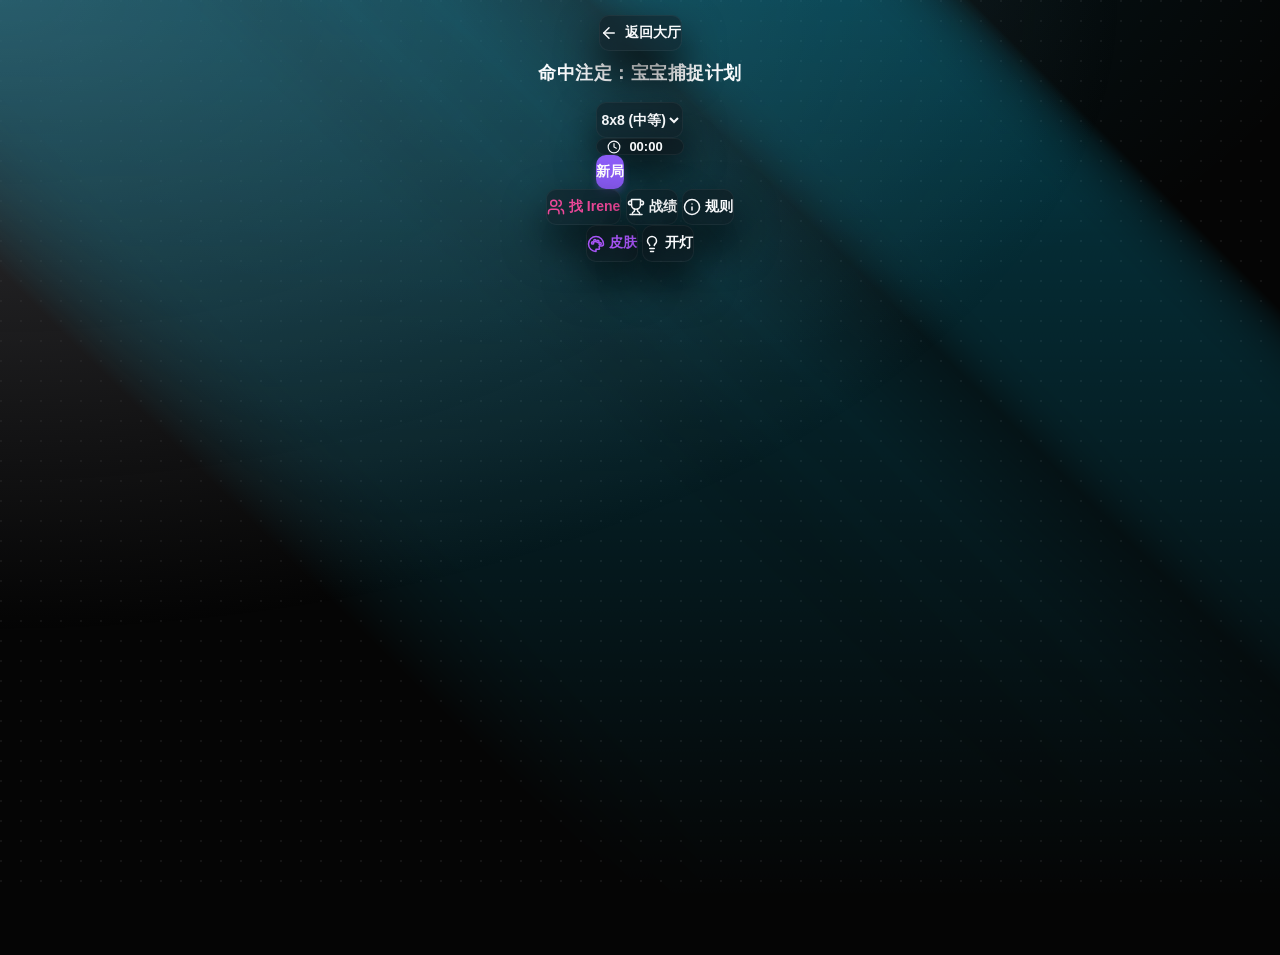
==== games/starbattle/star.html @ 3c0033f5 "Update version to v1.0.13, enhance UI with new score backup feature, and improve caching strategy in" ====
<!DOCTYPE html>
<html lang="zh-CN">
<head>
    <meta charset="UTF-8">
    <meta name="viewport" content="width=device-width, initial-scale=1.0, maximum-scale=1.0, user-select=none, viewport-fit=cover">
    <title>命中注定：宝宝捕捉计划</title>
    <link rel="stylesheet" href="../../css/common.css?v=13">
    <link rel="stylesheet" href="star.css">
    <link rel="manifest" href="../../manifest.json">
    <link rel="apple-touch-icon" href="../../assets/app-icon.png">
    <meta name="apple-mobile-web-app-capable" content="yes">
    <meta name="apple-mobile-web-app-status-bar-style" content="black-translucent">
</head>
<body data-skin="default" data-theme="dark">

    <canvas id="canvas-fx"></canvas>
    <canvas id="canvas-confetti"></canvas>

    <div class="header">
        <a href="../../index.html" class="hall-back glass-panel">
            <svg class="icon" viewBox="0 0 24 24"><path d="m12 19-7-7 7-7"/><path d="M19 12H5"/></svg>
            返回大厅
        </a>
        <h1 id="main-title">命中注定：宝宝捕捉计划</h1>
    </div>

    <div class="top-controls">
        <select id="diff-select" class="glass-panel" onchange="startNewGame()">
            <option value="7">7x7 (简单)</option>
            <option value="8" selected>8x8 (中等)</option>
            <option value="9">9x9 (困难)</option>
            <option value="event_moon" id="event-moon-option">9x9 玉兔寻觅 (中秋限时活动)</option>
        </select>
        
        <div class="glass-panel" style="display:flex; gap: 10px; padding: 0 10px; align-items:center; flex: 0 0 auto;">
            <div id="timer" style="font-variant-numeric: tabular-nums; font-size:13px; display:flex; align-items:center; gap:4px; color: var(--text-main);">
                <svg class="icon inline-icon" style="width:14px;height:14px;" viewBox="0 0 24 24"><circle cx="12" cy="12" r="10"/><polyline points="12 6 12 12 16 14"/></svg> 00:00
            </div>
            <div id="hp-container" style="display:flex; gap: 2px;"></div>
        </div>
        
        <button id="new-game-btn" onclick="startNewGame()" style="background:#8b5cf6; color:white; border:none; box-shadow: 0 4px 6px rgba(139, 92, 246, 0.3);">新局</button>
    </div>

    <div id="star-board" class="board"></div>

    <div class="action-row">
        <button class="action-btn" id="target-btn" onclick="toggleTarget()" style="color: #ec4899;">
            <svg class="icon" viewBox="0 0 24 24"><path d="M16 21v-2a4 4 0 0 0-4-4H6a4 4 0 0 0-4 4v2"/><circle cx="9" cy="7" r="4"/><path d="M22 21v-2a4 4 0 0 0-3-3.87"/><path d="M16 3.13a4 4 0 0 1 0 7.75"/></svg> 
            <span id="target-text">找 Irene</span>
        </button>
        <!-- 新增战绩按钮 -->
        <button class="action-btn" onclick="openStats()">
            <svg class="icon" viewBox="0 0 24 24"><path d="M6 9H4.5a2.5 2.5 0 0 1 0-5H6"/><path d="M18 9h1.5a2.5 2.5 0 0 0 0-5H18"/><path d="M4 22h16"/><path d="M10 14.66V17c0 .55-.47.98-.97 1.21C7.85 18.75 7 20.24 7 22"/><path d="M14 14.66V17c0 .55.47.98.97 1.21C16.15 18.75 17 20.24 17 22"/><path d="M18 2H6v7a6 6 0 0 0 12 0V2Z"/></svg> 战绩
        </button>
        <button class="action-btn" onclick="openRules()">
            <svg class="icon" viewBox="0 0 24 24"><circle cx="12" cy="12" r="10"/><path d="M12 16v-4"/><path d="M12 8h.01"/></svg> 规则
        </button>
    </div>

    <div class="action-row">
        <button class="action-btn" onclick="openSkinModal()" style="color: #a855f7;">
            <svg class="icon" viewBox="0 0 24 24"><path d="M12 22a10 10 0 1 1 10-10c0 1.5-1 2.5-2.5 2.5h-1.87a1.5 1.5 0 0 0-1.42 2.05l.38 1.15c.21.63-.3 1.3-.98 1.3H12Z"/><circle cx="7.5" cy="10.5" r="1.5"/><circle cx="10.5" cy="7.5" r="1.5"/><circle cx="14.5" cy="8.5" r="1.5"/><circle cx="17.5" cy="11.5" r="1.5"/></svg> 皮肤
        </button>
        <button class="action-btn" id="theme-btn" onclick="toggleTheme()">
            <svg class="icon" id="theme-icon" viewBox="0 0 24 24"><path d="M15 14c.2-1 .7-1.7 1.5-2.5 1-.9 1.5-2.2 1.5-3.5A6 6 0 0 0 6 8c0 1.3.5 2.6 1.5 3.5.7.8 1.3 1.5 1.5 2.5"/><path d="M9 18h6"/><path d="M10 22h4"/></svg> <span id="theme-text">开灯</span>
        </button>
    </div>

    <!-- 皮肤弹窗 (与数独/大厅共用 changeSkin) -->
    <div class="modal-overlay" id="skinModal">
        <div class="modal-content" style="text-align: center;">
            <h2 style="color: #a855f7;"><svg class="icon" viewBox="0 0 24 24"><path d="M12 22a10 10 0 1 1 10-10c0 1.5-1 2.5-2.5 2.5h-1.87a1.5 1.5 0 0 0-1.42 2.05l.38 1.15c.21.63-.3 1.3-.98 1.3H12Z"/><circle cx="7.5" cy="10.5" r="1.5"/><circle cx="10.5" cy="7.5" r="1.5"/><circle cx="14.5" cy="8.5" r="1.5"/><circle cx="17.5" cy="11.5" r="1.5"/></svg> 专属色彩</h2>
            <hr style="border: 0; border-top: 1px solid var(--glass-border); margin-bottom: 20px;">
            <div style="display: flex; flex-direction: column; gap: 8px;">
                <button class="skin-opt" onclick="changeSkin('default')" style="background: linear-gradient(135deg, #e0c3fc, #8ec5fc); color: #1e293b;">
                    <svg class="icon" viewBox="0 0 24 24"><path d="m12 3-1.912 5.813a2 2 0 0 1-1.275 1.275L3 12l5.813 1.912a2 2 0 0 1 1.275 1.275L12 21l1.912-5.813a2 2 0 0 1 1.275-1.275L21 12l-5.813-1.912a2 2 0 0 1-1.275-1.275L12 3Z"/><path d="M5 3v4"/><path d="M19 17v4"/><path d="M3 5h4"/><path d="M17 19h4"/></svg> 星空青 (Cyan)
                </button>
                <button class="skin-opt" onclick="changeSkin('purple')" style="background: linear-gradient(135deg, #e2c0ff, #c49aeb); color: #3b0764;">
                    <svg class="icon" viewBox="0 0 24 24"><path d="M19 14c1.49-1.46 3-3.21 3-5.5A5.5 5.5 0 0 0 16.5 3c-1.76 0-3 .5-4.5 2-1.5-1.5-2.74-2-4.5-2A5.5 5.5 0 0 0 2 8.5c0 2.3 1.5 4.05 3 5.5l7 7Z"/></svg> 罗兰紫 (Purple)
                </button>
                <button type="button" class="skin-opt pine" onclick="changeSkin('pine')">
                    <svg class="icon" viewBox="0 0 24 24" aria-hidden="true"><path d="m17 14 3 3.3a1 1 0 0 1-.7 1.7H4.7a1 1 0 0 1-.7-1.7L7 14h-.3a1 1 0 0 1-.7-1.7L9 9h-.2A1 1 0 0 1 8 7.3L12 3l4 4.3a1 1 0 0 1-.8 1.7H15l3 3.3a1 1 0 0 1-.7 1.7H17Z"/><path d="M12 22v-3"/></svg> 松雾金 (高级护眼绿)
                </button>
            </div>
            <button class="close-btn" onclick="closeModal('skinModal')">选好了！</button>
        </div>
    </div>

    <!-- 规则弹窗 -->
    <div class="modal-overlay" id="rulesModal">
        <div class="modal-content">
            <h2><svg class="icon" viewBox="0 0 24 24"><circle cx="12" cy="12" r="10"/><path d="M12 16v-4"/><path d="M12 8h.01"/></svg> 星战谜题规则</h2>
            <hr style="border: 0; border-top: 1px solid var(--glass-border); margin-bottom: 10px;">
            <h3><svg class="inline-icon" viewBox="0 0 24 24"><path d="M8.5 14.5A2.5 2.5 0 0 0 11 12c0-1.38-.5-2-1-3-1.072-2.143-.224-4.054 2-6 .5 2.5 2 4.9 4 6.5 2 1.6 3 3.5 3 5.5a7 7 0 1 1-14 0c0-1.153.433-2.294 1-3a2.5 2.5 0 0 0 2.5 2.5z"/></svg> 核心目标：</h3>
            <ul>
                <li>在每个<b>加粗的颜色区块</b>内，找出隐藏的专属头像！</li>
                <li>每一行、每一列、每个颜色区块，<b>只能有 1 个头像</b>。</li>
                <li>头像与头像之间<b>绝对不能相邻</b>（包括对角线）。</li>
            </ul>
            <h3><svg class="inline-icon" viewBox="0 0 24 24"><path d="M12 2v4"/><path d="M12 18v4"/><path d="M4.93 4.93l2.83 2.83"/><path d="M16.24 16.24l2.83 2.83"/><path d="M2 12h4"/><path d="M18 12h4"/><path d="M4.93 19.07l2.83-2.83"/><path d="M16.24 7.76l2.83-2.83"/></svg> 操作指北：</h3>
            <ul>
                <li><b>自由打叉</b>：单点或滑动格子，可画白色的叉号 <svg class="inline-icon" viewBox="0 0 24 24"><path d="M18 6 6 18"/><path d="m6 6 12 12"/></svg>（草稿，不扣血）。</li>
                <li><b>滑动擦除</b>：从<b>已画叉</b>的格子起手拖动，划过的叉号会被一并抹掉（画错了随手就能清理）。</li>
                <li><b>判定决断</b>：快速<b>双击</b>格子，即可放置头像。</li>
                <li><b>严苛惩罚</b>：双击放错位置，心碎扣血且该格子永久变红锁死！血量耗尽即失败。</li>
            </ul>
            <button class="close-btn" onclick="closeModal('rulesModal')">知道啦宝宝！</button>
        </div>
    </div>

    <!-- 战绩弹窗 -->
    <div class="modal-overlay" id="statsModal">
        <div class="modal-content">
            <h2><svg class="icon" viewBox="0 0 24 24"><path d="M6 9H4.5a2.5 2.5 0 0 1 0-5H6"/><path d="M18 9h1.5a2.5 2.5 0 0 0 0-5H18"/><path d="M4 22h16"/><path d="M10 14.66V17c0 .55-.47.98-.97 1.21C7.85 18.75 7 20.24 7 22"/><path d="M14 14.66V17c0 .55.47.98.97 1.21C16.15 18.75 17 20.24 17 22"/><path d="M18 2H6v7a6 6 0 0 0 12 0V2Z"/></svg> 个人战绩看板</h2>
            <table class="stats-table" id="statsTable"></table>
            <p style="font-size: 11px; color: var(--text-note); text-align: center; margin-top: 15px;">* 宝宝好聪明～做得好快呀！</p>
            <button class="close-btn" onclick="closeModal('statsModal')">继续加油！</button>
        </div>
    </div>

    <img id="preload-handrix" src="../../assets/handrix.png" style="display:none;">
    <img id="preload-irene" src="../../assets/irene.png" style="display:none;">

    <script src="../../js/common.js?v=13"></script>
    <script src="bank.js"></script>
    <script src="star.js?v=13"></script>
    <script>registerPuzzleWorker('../../sw.js');</script>
</body>
</html>
---- css/common.css ----
/* ======== 极简玻璃拟态主题变量 (白天模式 Default) ======== */
:root {
    --bg-color: #f8fafc; /* 干净的奶白底色 */
    --dot-color: rgba(0, 0, 0, 0.05); /* 淡灰色细网格 */
    
    --glass-bg: rgba(255, 255, 255, 0.65); 
    --glass-border: rgba(255, 255, 255, 0.9);
    --glass-border-hover: #ffffff;
    
    --cell-bg: rgba(255, 255, 255, 0.9); 
    --grid-line: #cbd5e1; 
    --grid-line-thick: #475569;
    
    --text-fixed: #0f172a; 
    --text-user: #2563eb; 
    --on-accent: #fff;
    --text-note: #64748b; 
    --text-main: #1e293b; /* 白天深色文字 */
    
    --btn-bg: rgba(255, 255, 255, 0.8); 
    --btn-border: rgba(255, 255, 255, 0.6);
    --highlight-same: rgba(253, 230, 138, 0.6); 
    --highlight-related: rgba(219, 234, 254, 0.5); 
    --selected: rgba(147, 197, 253, 0.8);
    
    --shadow: 0 10px 30px rgba(0, 0, 0, 0.06); 
    --stat-best-color: #059669;
    --streak-shift: 14%; /* 斜切光瀑整体右移量 (手机可视区右侧偏暗, 右移补齐) */
    --streak-scale: 1; /* 斜切光瀑加粗倍数 (手机窄屏下每道光按视口百分比变细, 需放大补回宽度) */
}

/* 护眼模式核心 (黑夜模式 Dark) */
[data-theme="dark"] {
    --bg-color: #050505; /* 极客深黑 */
    --dot-color: rgba(255, 255, 255, 0.06); /* 白光细网格 */
    
    --glass-bg: rgba(15, 15, 20, 0.4); 
    --glass-border: rgba(255, 255, 255, 0.05); 
    --glass-border-hover: rgba(255, 255, 255, 0.4);
    
    --cell-bg: rgba(30, 41, 59, 0.85); 
    --grid-line: #334155; 
    --grid-line-thick: #94a3b8;
    
    --text-fixed: #f8fafc; 
    --text-user: #60a5fa; 
    --on-accent: #081322;
    --text-note: #a1a1aa; 
    --text-main: #f8fafc; /* 黑夜白色文字 */
    
    --btn-bg: rgba(255, 255, 255, 0.03); 
    --btn-border: rgba(255, 255, 255, 0.08);
    --highlight-same: rgba(202, 138, 4, 0.4); 
    --highlight-related: rgba(30, 58, 138, 0.4); 
    --selected: rgba(37, 99, 235, 0.6);
    
    --shadow: 0 20px 40px rgba(0, 0, 0, 0.7); 
    --stat-best-color: #34d399;
}

/* ======== 双色战略 (蓝/紫) x (白天/黑夜) ======== */

/* 1. 默认蓝色系 (白天: 晴空蓝 / 黑夜: 赛博青 #00CFFF) */
body[data-skin="default"] {
    --ray-color: rgba(2, 132, 199, 0.10);
    --glow-color: rgba(14, 165, 233, 0.3);
    --streak-color: rgba(2, 132, 199, 0.18);
    --corner-glow: rgba(2, 132, 199, 0.06);
}
body[data-theme="dark"][data-skin="default"] {
    --ray-color: rgba(0, 207, 255, 0.12);
    --glow-color: rgba(0, 207, 255, 0.25);
    --streak-color: rgba(0, 207, 255, 0.25);
    --corner-glow: rgba(62, 62, 66, 0.85);
}

/* 2. 专属紫色系 (白天: 晨曦紫 / 黑夜: 暗夜霓虹紫) */
body[data-skin="purple"] {
    --ray-color: rgba(147, 51, 234, 0.08);
    --glow-color: rgba(168, 85, 247, 0.25);
    --streak-color: rgba(147, 51, 234, 0.14);
    --corner-glow: rgba(147, 51, 234, 0.05);
}
body[data-theme="dark"][data-skin="purple"] {
    --ray-color: rgba(168, 85, 247, 0.12);
    --glow-color: rgba(168, 85, 247, 0.25);
    --streak-color: rgba(168, 85, 247, 0.25);
    --corner-glow: rgba(88, 28, 135, 0.4);
}

/* 松雾金 */
body[data-skin="pine"] {
    --bg-color: #f4f8f4;
    --ray-color: rgba(63, 114, 94, 0.08);
    --streak-color: rgba(75, 132, 106, 0.12);
    --glow-color: rgba(66, 128, 104, 0.24);
    --corner-glow: rgba(166, 127, 66, 0.10);
    --dot-color: rgba(38, 70, 58, 0.08);
    --text-user: #235f50;
    --on-accent: #fff;
    --selected: #dcece4;
}
body[data-theme="dark"][data-skin="pine"] {
    --bg-color: #0b1512;
    --ray-color: rgba(65, 132, 109, 0.14);
    --streak-color: rgba(65, 128, 105, 0.20);
    --glow-color: rgba(144, 205, 178, 0.24);
    --corner-glow: rgba(133, 96, 54, 0.22);
    --dot-color: rgba(171, 216, 193, 0.08);
    --text-user: #a5d8bd;
    --on-accent: #081712;
    --selected: #19372d;
}

/* ======== 全局背景重塑 (点阵 + 射线统一架构) ======== */
body {
    font-family: -apple-system, BlinkMacSystemFont, "Segoe UI", Roboto, sans-serif;
    background-color: var(--bg-color); color: var(--text-main); margin: 0;
    min-height: 100vh;
    min-height: 100dvh;
    display: flex; flex-direction: column; align-items: center; touch-action: manipulation; overflow-x: hidden;
    padding: calc(15px + env(safe-area-inset-top, 0px))
             calc(15px + env(safe-area-inset-right, 0px))
             calc(40px + env(safe-area-inset-bottom, 0px))
             calc(15px + env(safe-area-inset-left, 0px));
    /* theme transition moved to desktop-only media query below (iOS repaint fix) */
    
        /* 统一的背景结构 (顶部光晕 + 点阵)；斜切光瀑/辉光/颗粒由伪元素承载，颜色随模式自动切换 */
    background-image:
        radial-gradient(ellipse 100% 100% at 50% -20%, var(--ray-color), transparent 60%),
        radial-gradient(circle at 1px 1px, var(--dot-color) 1px, transparent 0);
    background-size: 100% 100%, 20px 20px;
    background-attachment: fixed;
}

/* Theme smooth transition: desktop pointer devices only. On iOS touch, repainting the
   full-page bg + two fixed pseudo layers (mask+skew) frame-by-frame for 0.4s leaves
   stale tiles from the previous theme -> a black bar at the bottom until navigation */
@media (hover: hover) and (pointer: fine) {
    body { transition: background-color 0.4s ease, --streak-color 0.4s ease, --corner-glow 0.4s ease; }
}

/* ======== 顶级卡片与交互 (白天晶莹剔透，黑夜暗黑深邃) ======== */
.glass-panel, select, button, .timer-display {
    box-sizing: border-box; padding: 8px 0; font-size: 14px; font-weight: bold; border-radius: 12px;
    border: 1px solid var(--glass-border); 
    /* 顶部高光反射 (白天黑夜自适应) */
    border-top: 1px solid var(--glass-border-hover);
    background: var(--glass-bg); color: var(--text-main);
    backdrop-filter: blur(24px); -webkit-backdrop-filter: blur(24px); 
    outline: none; cursor: pointer; 
    box-shadow: var(--shadow);
    transition: transform 0.3s cubic-bezier(0.175, 0.885, 0.32, 1.275), box-shadow 0.3s ease, border-color 0.3s ease;
}

/* 悬停与按下的果冻回弹 + 呼吸辉光交互 */
.glass-panel:hover, select:hover, button:hover,
.glass-panel:active, select:active, button:active {
    transform: scale(1.03); 
    border-color: var(--glow-color);
    box-shadow: 0 20px 40px rgba(0, 0, 0, 0.15), 0 0 30px var(--glow-color);
}
[data-theme="dark"] .glass-panel:hover, 
[data-theme="dark"] select:hover, 
[data-theme="dark"] button:hover {
    box-shadow: 0 25px 50px rgba(0, 0, 0, 0.8), 0 0 30px var(--glow-color);
}

.icon { width: 18px; height: 18px; stroke: currentColor; stroke-width: 2; fill: none; stroke-linecap: round; stroke-linejoin: round; vertical-align: middle; }
.inline-icon { width: 16px; height: 16px; margin-right: 4px; vertical-align: text-bottom; fill: none; stroke: currentColor; stroke-width: 2; stroke-linecap: round; stroke-linejoin: round; }

#canvas-fx, #canvas-confetti { position: fixed; top: 0; left: 0; width: 100vw; height: 100vh; pointer-events: none; }
#canvas-fx { z-index: -1; }
#canvas-confetti { z-index: 9999; }

.header { text-align: center; margin-bottom: 12px; z-index: 10; }
.header h1 { font-size: 18px; color: var(--text-main); margin: 0 0 5px 0; letter-spacing: 0.5px; transition: 0.3s; }

.hall-back {
    display: inline-flex; align-items: center; justify-content: center; gap: 7px;
    padding: 8px 18px; margin-bottom: 10px; text-decoration: none; font-size: 13px;
}

.glass-panel, select, button, .timer-display {
    box-sizing: border-box; padding: 8px 0; font-size: 14px; font-weight: bold; border-radius: 10px;
    border: 1px solid var(--glass-border); background: var(--glass-bg); color: var(--text-main);
    backdrop-filter: blur(10px); -webkit-backdrop-filter: blur(10px); outline: none; cursor: pointer; transition: 0.2s;
}

.icon { width: 18px; height: 18px; stroke: currentColor; stroke-width: 2; fill: none; stroke-linecap: round; stroke-linejoin: round; vertical-align: middle; }
.inline-icon { width: 16px; height: 16px; margin-right: 4px; vertical-align: text-bottom; fill: none; stroke: currentColor; stroke-width: 2; stroke-linecap: round; stroke-linejoin: round; }

.skin-opt {
    border: 1px solid var(--glass-border); padding: 15px; border-radius: 12px; font-weight: bold; cursor: pointer;
    box-shadow: 0 4px 6px var(--shadow); transition: 0.2s; margin-bottom: 12px; width: 100%;
    display: flex; align-items: center; justify-content: center; gap: 8px; font-size: 15px;
}
.skin-opt:active { transform: scale(0.95); }
.skin-opt.pine {
    background: linear-gradient(135deg, #dcece4, #a5d8bd 72%, #e3c28a);
    color: #19372d;
}

.modal-overlay {
    display: none; position: fixed; inset: 0; background: rgba(0, 0, 0, 0.5); backdrop-filter: blur(5px);
    -webkit-backdrop-filter: blur(5px); z-index: 10000; justify-content: center; align-items: center;
}
.modal-content {
    background: var(--glass-bg); backdrop-filter: blur(25px); -webkit-backdrop-filter: blur(25px);
    border: 1px solid var(--glass-border); color: var(--text-main); width: 85%; max-width: 350px; border-radius: 20px;
    padding: 24px; box-shadow: 0 20px 40px rgba(0,0,0,0.3); max-height: 80vh; overflow-y: auto;
}
.modal-content h2 { font-size: 18px; margin-top: 0; text-align: center; display: flex; align-items: center; justify-content: center; gap: 6px;}
.modal-content h3 { font-size: 15px; margin: 15px 0 5px 0; opacity: 0.9; display: flex; align-items: center; color: #3b82f6;}
.modal-content ul { margin: 0; padding-left: 20px; font-size: 14px; line-height: 1.6; }
.close-btn {
    width: 100%; background: #3b82f6; color: white !important; border: none; padding: 12px; border-radius: 12px;
    font-size: 16px; font-weight: bold; margin-top: 20px; cursor: pointer; transition: 0.2s;
}
.close-btn:active { transform: scale(0.95); }

.theme-event-text { color: #db2777 !important; font-weight: bold; }

/* 弹窗标题 SVG 图标 (替代 emoji) */
.msg-icon { display: inline-flex; align-items: center; margin-right: 6px; }
.msg-icon .icon { width: 20px; height: 20px; }

/* ======== 氛围层: 角落辉光 + 胶片颗粒 + 斜切光瀑 (黑夜主视觉, 白天低浓度日光版) ======== */
@property --streak-color { syntax: '<color>'; inherits: true; initial-value: rgba(0, 0, 0, 0); }
@property --corner-glow { syntax: '<color>'; inherits: true; initial-value: rgba(0, 0, 0, 0); }

/* ::before: 左上角辉光 (角落微光, 营造深邃感) */
body::before {
    content: '';
    position: fixed; inset: 0; z-index: -3; pointer-events: none;
    background-image: radial-gradient(ellipse 125% 100% at 0% 0%, var(--corner-glow) 0%, transparent 70%);
}
/* ::after: 五束斜切光瀑 (skewX(45deg) + 条纹遮罩, 颜色随皮肤/主题变量过渡) */
body::after {
    content: '';
    position: fixed; inset: 0; z-index: -2; pointer-events: none;
    /* 先 skew 后 scale: 仅横向加粗光带, 45 度倾角严格保持不变 */
    transform: translateX(var(--streak-shift)) skewX(45deg) scaleX(var(--streak-scale));
    background: linear-gradient(180deg, var(--streak-color) 0%, rgba(0, 0, 0, 0) 100%);
}
/* 手机窄屏: 视口窄导致每道光按百分比被挤细, 这里整体右移更多 + 加粗光带 */
@media (max-width: 480px) {
    :root { --streak-shift: 30%; --streak-scale: 1.45; }
}

/* iOS fix: after every theme toggle, force one repaint of the two big background layers (clears the stale black bar) */
body.theme-kick::before, body.theme-kick::after { opacity: 0.998; }

/* 渐进增强: 仅在支持 mask 的浏览器启用条纹遮罩 (不支持则退化为柔和顶部渐变) */
@supports ((mask-image: linear-gradient(#000, #000)) or (-webkit-mask-image: linear-gradient(#000, #000))) {
    body::after {
        -webkit-mask-image:
            linear-gradient(90deg, rgba(0,0,0,0) 0%, rgb(0,0,0) 20%, rgba(0,0,0,0) 36%, rgb(0,0,0) 55%, rgba(0,0,0,0.13) 67%, rgb(0,0,0) 78%, rgba(0,0,0,0) 97%),
            linear-gradient(90deg, rgba(0,0,0,0) 11%, rgb(0,0,0) 25%, rgba(0,0,0,0.55) 41%, rgba(0,0,0,0.13) 67%, rgb(0,0,0) 78%, rgba(0,0,0,0) 97%),
            linear-gradient(90deg, rgba(0,0,0,0) 9%, rgb(0,0,0) 20%, rgba(0,0,0,0.55) 28%, rgba(0,0,0,0.424) 40%, rgb(0,0,0) 48%, rgba(0,0,0,0.267) 54%, rgba(0,0,0,0.13) 78%, rgb(0,0,0) 88%, rgba(0,0,0,0) 97%),
            linear-gradient(90deg, rgba(0,0,0,0) 0%, rgb(0,0,0) 17%, rgba(0,0,0,0.55) 26%, rgb(0,0,0) 35%, rgba(0,0,0,0) 47%, rgba(0,0,0,0.13) 69%, rgb(0,0,0) 79%, rgba(0,0,0,0) 97%),
            linear-gradient(90deg, rgba(0,0,0,0) 0%, rgb(0,0,0) 20%, rgba(0,0,0,0.55) 27%, rgba(0,0,0,0) 42%, rgba(0,0,0,0.13) 67%, rgb(0,0,0) 74%, rgb(0,0,0) 82%, rgba(0,0,0,0.47) 88%, rgba(0,0,0,0) 97%);
        -webkit-mask-composite: source-over;
        mask-image:
            linear-gradient(90deg, rgba(0,0,0,0) 0%, rgb(0,0,0) 20%, rgba(0,0,0,0) 36%, rgb(0,0,0) 55%, rgba(0,0,0,0.13) 67%, rgb(0,0,0) 78%, rgba(0,0,0,0) 97%),
            linear-gradient(90deg, rgba(0,0,0,0) 11%, rgb(0,0,0) 25%, rgba(0,0,0,0.55) 41%, rgba(0,0,0,0.13) 67%, rgb(0,0,0) 78%, rgba(0,0,0,0) 97%),
            linear-gradient(90deg, rgba(0,0,0,0) 9%, rgb(0,0,0) 20%, rgba(0,0,0,0.55) 28%, rgba(0,0,0,0.424) 40%, rgb(0,0,0) 48%, rgba(0,0,0,0.267) 54%, rgba(0,0,0,0.13) 78%, rgb(0,0,0) 88%, rgba(0,0,0,0) 97%),
            linear-gradient(90deg, rgba(0,0,0,0) 0%, rgb(0,0,0) 17%, rgba(0,0,0,0.55) 26%, rgb(0,0,0) 35%, rgba(0,0,0,0) 47%, rgba(0,0,0,0.13) 69%, rgb(0,0,0) 79%, rgba(0,0,0,0) 97%),
            linear-gradient(90deg, rgba(0,0,0,0) 0%, rgb(0,0,0) 20%, rgba(0,0,0,0.55) 27%, rgba(0,0,0,0) 42%, rgba(0,0,0,0.13) 67%, rgb(0,0,0) 74%, rgb(0,0,0) 82%, rgba(0,0,0,0.47) 88%, rgba(0,0,0,0) 97%);
        mask-composite: add;
    }
}

/* ======== 中秋活动「玉兔寻觅」专属光照 ======== */
/* 中秋活动月光 (双类选择器 + !important 提权, 压过皮肤变量的双类特异性; 光瀑/光晕/辉光/点阵全金) */
body.theme-moon {
    --ray-color: rgba(253, 224, 71, 0.16) !important;
    --glow-color: rgba(253, 224, 71, 0.3) !important;
    --streak-color: rgba(253, 224, 71, 0.16) !important;
    --corner-glow: rgba(180, 140, 20, 0.08) !important;
    --dot-color: rgba(253, 224, 71, 0.07) !important;
}
body[data-theme="dark"].theme-moon {
    --ray-color: rgba(253, 224, 71, 0.15) !important;
    --glow-color: rgba(253, 224, 71, 0.3) !important;
    --streak-color: rgba(253, 224, 71, 0.28) !important;
    --corner-glow: rgba(120, 90, 20, 0.35) !important;
    --dot-color: rgba(253, 224, 71, 0.12) !important;
}
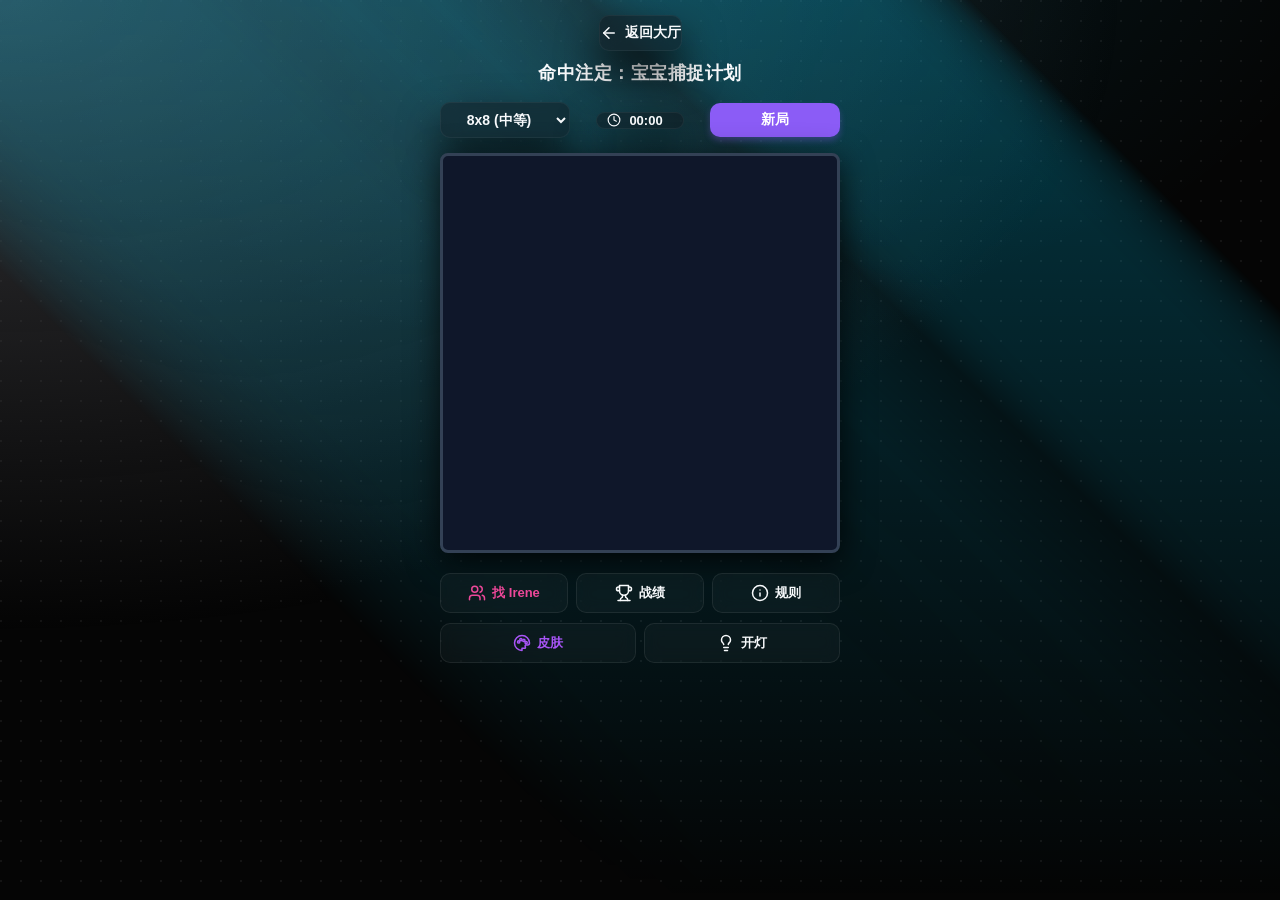
==== commit 38c20264: "Update version to v1.0.14, enhance UI with new styles for starbattle game, and improve caching strat" ====
--- a/games/starbattle/star.html
+++ b/games/starbattle/star.html
@@ -4,14 +4,14 @@
     <meta charset="UTF-8">
     <meta name="viewport" content="width=device-width, initial-scale=1.0, maximum-scale=1.0, user-select=none, viewport-fit=cover">
     <title>命中注定：宝宝捕捉计划</title>
-    <link rel="stylesheet" href="../../css/common.css?v=13">
-    <link rel="stylesheet" href="star.css">
+    <link rel="stylesheet" href="../../css/common.css?v=14">
+    <link rel="stylesheet" href="star.css?v=14">
     <link rel="manifest" href="../../manifest.json">
     <link rel="apple-touch-icon" href="../../assets/app-icon.png">
     <meta name="apple-mobile-web-app-capable" content="yes">
     <meta name="apple-mobile-web-app-status-bar-style" content="black-translucent">
 </head>
-<body data-skin="default" data-theme="dark">
+<body class="star-page" data-skin="default" data-theme="dark">
 
     <canvas id="canvas-fx"></canvas>
     <canvas id="canvas-confetti"></canvas>
@@ -124,7 +124,7 @@
 
     <script src="../../js/common.js?v=13"></script>
     <script src="bank.js"></script>
-    <script src="star.js?v=13"></script>
+    <script src="star.js?v=14"></script>
     <script>registerPuzzleWorker('../../sw.js');</script>
 </body>
 </html>
--- a/css/common.css
+++ b/css/common.css
@@ -90,22 +90,22 @@
 
 /* 松雾金 */
 body[data-skin="pine"] {
-    --bg-color: #f4f8f4;
-    --ray-color: rgba(63, 114, 94, 0.08);
-    --streak-color: rgba(75, 132, 106, 0.12);
-    --glow-color: rgba(66, 128, 104, 0.24);
+    --bg-color: #e8f3ed;
+    --ray-color: rgba(48, 133, 97, 0.22);
+    --streak-color: rgba(49, 148, 105, 0.26);
+    --glow-color: rgba(58, 148, 111, 0.34);
     --corner-glow: rgba(166, 127, 66, 0.10);
-    --dot-color: rgba(38, 70, 58, 0.08);
+    --dot-color: rgba(26, 93, 65, 0.14);
     --text-user: #235f50;
     --on-accent: #fff;
     --selected: #dcece4;
 }
 body[data-theme="dark"][data-skin="pine"] {
     --bg-color: #0b1512;
-    --ray-color: rgba(65, 132, 109, 0.14);
-    --streak-color: rgba(65, 128, 105, 0.20);
-    --glow-color: rgba(144, 205, 178, 0.24);
-    --corner-glow: rgba(133, 96, 54, 0.22);
+    --ray-color: rgba(65, 132, 109, 0.18);
+    --streak-color: rgba(65, 128, 105, 0.25);
+    --glow-color: rgba(144, 205, 178, 0.30);
+    --corner-glow: rgba(133, 96, 54, 0.28);
     --dot-color: rgba(171, 216, 193, 0.08);
     --text-user: #a5d8bd;
     --on-accent: #081712;
--- a/games/starbattle/star.css
+++ b/games/starbattle/star.css
@@ -0,0 +1,213 @@
+/* ======== 排版框架 (继承自数独的完美布局) ======== */
+.star-page { box-sizing: border-box; }
+
+.top-controls {
+    display: flex; justify-content: space-between; align-items: center; gap: 8px;
+    width: 100%; max-width: 400px; margin-bottom: 15px; z-index: 10;
+}
+select#diff-select, #new-game-btn { flex: 1; max-width: 130px; text-align: center; }
+
+.timer-display { flex: 0 0 95px; width: 95px; cursor: default; display: flex; justify-content: center; align-items: center; gap: 4px; }
+.heart-icon { width: 20px; height: 20px; fill: #ef4444; stroke: #b91c1c; stroke-width: 1; transition: 0.3s cubic-bezier(0.175, 0.885, 0.32, 1.275); }
+.heart-icon.lost { fill: transparent; stroke: var(--text-note); opacity: 0.5; transform: scale(0.8); }
+
+.action-row { display: flex; gap: 8px; width: 100%; max-width: 400px; margin-bottom: 10px; z-index: 10; }
+.action-btn {
+    background: var(--btn-bg); border: 1px solid var(--btn-border); border-radius: 10px; color: var(--text-main);
+    font-size: 13px; font-weight: bold; padding: 10px 0; 
+    display: flex; align-items: center; justify-content: center; flex-direction: row; gap: 6px; flex: 1;
+    backdrop-filter: blur(8px); -webkit-backdrop-filter: blur(8px); box-shadow: 0 4px 6px var(--shadow);
+    transition: 0.15s; cursor: pointer; user-select: none;
+}
+.action-btn:active { transform: scale(0.92); background: var(--highlight-related); }
+
+/* ======== 星战专属棋盘样式 ======== */
+.board {
+    display: grid;
+    /* border-box: 让 aspect-ratio 与 width 作用于同一个盒子(边框盒),
+       消除"内容盒 vs 边框盒"两种解释造成的行列尺寸不一致 -> 缝隙 */
+    box-sizing: border-box; 
+    width: 100%; max-width: 400px; margin-bottom: 20px; 
+    background: var(--glass-bg); backdrop-filter: blur(12px); -webkit-backdrop-filter: blur(12px);
+    border: 3px solid var(--grid-line-thick); border-radius: 8px; 
+    box-shadow: 0 8px 32px var(--shadow); z-index: 10;
+    touch-action: none; 
+    transition: background-color 0.3s, border-color 0.3s;
+    /* 移动端修复: 禁止被 body 的 column flex 容器纵向压缩成矩形 */
+    flex-shrink: 0;
+    flex-grow: 0;
+    height: auto;
+    aspect-ratio: 1 / 1 !important;
+    /* 关键: 格子始终铺满行高, 绝不给底板(黑夜近黑)留出黑缝 */
+    align-items: stretch;
+}
+
+@media (max-width: 480px) and (orientation: portrait) {
+    .star-page {
+        /* 为页头、计时栏、两排操作和上下留白预留空间。 */
+        --board-reserved-height: calc(252px + env(safe-area-inset-top, 0px) + env(safe-area-inset-bottom, 0px));
+        padding-block: calc(8px + env(safe-area-inset-top, 0px)) calc(8px + env(safe-area-inset-bottom, 0px));
+    }
+    .star-page .header, .top-controls { margin-bottom: 8px; }
+    .star-page .hall-back { margin-bottom: 6px; padding-block: 6px; }
+    .action-row { margin-bottom: 6px; }
+    .action-row + .action-row { margin-bottom: 0; }
+    .board {
+        margin-bottom: 10px;
+        max-width: clamp(220px, calc(100vh - var(--board-reserved-height)), 400px);
+        /* 小视口单位在 Safari 工具栏收放时保持棋盘尺寸稳定。 */
+        max-width: clamp(220px, calc(100svh - var(--board-reserved-height)), 400px);
+    }
+}
+
+.board, .cell, .cell-avatar {
+    -webkit-touch-callout: none;
+    -webkit-user-select: none;
+    user-select: none;
+}
+
+/* 修复：暗黑模式下棋盘底板完全黑化，消除白光割裂感 */
+[data-theme="dark"] .board {
+    background: #0f172a; 
+    border-color: #334155;
+    box-shadow: 0 8px 32px rgba(0,0,0,0.8);
+}
+
+.cell {
+    position: relative;
+    border: 1px solid rgba(0,0,0,0.08); 
+    box-sizing: border-box;
+    display: flex; justify-content: center; align-items: center;
+    transition: background-color 0.2s;
+    /* 移动端修复: 禁止删除 aspect-ratio 后又加回!
+       格子必须"铺满行高", 绝不能自带比例——
+       一旦格子按自身宽度算高度, 它与行高的任何亚像素差都会
+       露出棋盘底板(黑夜近黑) -> iOS 上满屏黑色横线。
+       正方形由棋盘本体 aspect-ratio:1/1 保证。 */
+    min-width: 0;
+    min-height: 0;
+}
+
+/* 核心修复：找回白天模式的 Bento 加粗边界！ */
+.cell.b-top { border-top: 3px solid var(--grid-line-thick) !important; }
+.cell.b-bottom { border-bottom: 3px solid var(--grid-line-thick) !important; }
+.cell.b-left { border-left: 3px solid var(--grid-line-thick) !important; }
+.cell.b-right { border-right: 3px solid var(--grid-line-thick) !important; }
+
+.cell.marked::before, .cell.marked::after {
+    content: ''; position: absolute;
+    width: 65%; height: 5px; background-color: #ffffff;
+    border-radius: 3px; opacity: 1; box-shadow: 0 1px 4px rgba(0,0,0,0.4); animation: fadeIn 0.1s ease-out;
+}
+.cell.marked::before { transform: rotate(45deg); }
+.cell.marked::after { transform: rotate(-45deg); animation: fadeInReverse 0.1s ease-out; }
+
+.cell.error-lock::before, .cell.error-lock::after {
+    content: ''; position: absolute; width: 75%; height: 6px;
+    background-color: #ef4444; border-radius: 3px; z-index: 5; box-shadow: 0 2px 6px rgba(185, 28, 28, 0.6);
+}
+.cell.error-lock::before { transform: rotate(45deg); }
+.cell.error-lock::after { transform: rotate(-45deg); }
+.cell.error-lock { background-color: rgba(239, 68, 68, 0.25) !important; animation: shake 0.4s cubic-bezier(.36,.07,.19,.97) both; }
+
+.cell-avatar {
+    /* 头像出现时不参与网格尺寸计算。 */
+    position: absolute; inset: 0; margin: auto;
+    -webkit-user-drag: none;
+    width: 82%; height: 82%; border-radius: 20%; object-fit: cover;
+    box-shadow: 0 4px 10px rgba(0, 0, 0, 0.25); animation: popIn 0.3s cubic-bezier(0.175, 0.885, 0.32, 1.275);
+    z-index: 2; pointer-events: none;
+}
+
+/* 战绩表格样式 */
+.stats-table { width: 100%; border-collapse: collapse; margin-top: 10px; text-align: center; font-size: 14px; }
+.stats-table th { background: rgba(0,0,0,0.05); padding: 10px 8px; border-bottom: 1px solid var(--glass-border); border-radius: 8px 8px 0 0;}
+[data-theme="dark"] .stats-table th { background: rgba(255,255,255,0.05); }
+.stats-table td { border-bottom: 1px solid var(--glass-border); padding: 12px 8px; }
+
+@keyframes fadeIn { from { opacity: 0; transform: scale(0.5) rotate(45deg); } to { opacity: 1; transform: scale(1) rotate(45deg); } }
+@keyframes fadeInReverse { from { opacity: 0; transform: scale(0.5) rotate(-45deg); } to { opacity: 1; transform: scale(1) rotate(-45deg); } }
+@keyframes popIn { from { opacity: 0; transform: scale(0.2); } to { opacity: 1; transform: scale(1); } }
+@keyframes shake {
+    10%, 90% { transform: translate3d(-1px, 0, 0); }
+    20%, 80% { transform: translate3d(2px, 0, 0); }
+    30%, 50%, 70% { transform: translate3d(-3px, 0, 0); }
+    40%, 60% { transform: translate3d(3px, 0, 0); }
+}
+
+/* ======== 区域专属色彩系统 (白天/黑夜自动切换) ======== */
+.cell[data-cid="0"] { background-color: #93c5fd; } 
+.cell[data-cid="1"] { background-color: #fef08a; } 
+.cell[data-cid="2"] { background-color: #dcfce7; } 
+.cell[data-cid="3"] { background-color: #fce7f3; } 
+.cell[data-cid="4"] { background-color: #d8b4fe; } 
+.cell[data-cid="5"] { background-color: #ffedd5; } 
+.cell[data-cid="6"] { background-color: #cffafe; } 
+.cell[data-cid="7"] { background-color: #f3f4f6; } 
+.cell[data-cid="8"] { background-color: #fca5a5; } 
+
+/* 护眼模式下的边界线适配 */
+[data-theme="dark"] .cell.b-top { border-top: 3px solid #64748b !important; }
+[data-theme="dark"] .cell.b-bottom { border-bottom: 3px solid #64748b !important; }
+[data-theme="dark"] .cell.b-left { border-left: 3px solid #64748b !important; }
+[data-theme="dark"] .cell.b-right { border-right: 3px solid #64748b !important; }
+
+/* ======== 中秋活动「玉兔寻觅」专属样式 ======== */
+/* 棋盘月光边框 */
+body.theme-moon .board { border-color: #fde047 !important; box-shadow: 0 8px 32px rgba(253, 224, 71, 0.15); }
+/* fix: data-theme 挂在 body 上, 原写法 "[data-theme=dark] body..." 永远无法命中 */
+body[data-theme="dark"].theme-moon .board { border-color: #eab308 !important; box-shadow: 0 8px 32px rgba(234, 179, 8, 0.3); }
+
+/* 白色叉号变月饼 (节日彩蛋: content 用 CSS 转义 \1F96E, 渲染为月饼 Emoji, 特许使用) */
+body.theme-moon .cell.marked::before {
+    content: '\1F96E';
+    position: absolute;
+    display: flex; align-items: center; justify-content: center;
+    width: auto; height: auto;
+    background: none; border-radius: 0; box-shadow: none;
+    font-size: 20px; line-height: 1;
+    filter: drop-shadow(0 2px 4px rgba(0,0,0,0.3));
+    transform: none;
+    animation: popIn 0.3s cubic-bezier(0.175, 0.885, 0.32, 1.275);
+}
+body.theme-moon .cell.marked::after { display: none; }
+
+/* 纯 CSS 兔耳朵 (挂载在头像上方) */
+.bunny-ears { position: absolute; top: -12px; width: 100%; height: 20px; z-index: 1; pointer-events: none; animation: popIn 0.4s cubic-bezier(0.175, 0.885, 0.32, 1.275); }
+.bunny-ears::before, .bunny-ears::after {
+    content: ''; position: absolute; width: 10px; height: 24px;
+    background: #fff; border: 2px solid #fbcfe8; border-radius: 50% 50% 50% 50% / 60% 60% 40% 40%; top: 0; box-shadow: 0 2px 4px rgba(0,0,0,0.1);
+}
+.bunny-ears::before { left: 18%; transform: rotate(-15deg); }
+.bunny-ears::after { right: 18%; transform: rotate(15deg); }
+
+/* 孔明灯: 暖光梯形灯身 + 内芯亮核 + 底口 + 光晕, 上升摇摆后淡出 */
+.sky-lantern {
+    position: fixed;
+    bottom: -8vh;
+    z-index: 9998;
+    pointer-events: none;
+    background: radial-gradient(circle at 50% 30%, #fffbe6 0%, #fde68a 30%, #f59e0b 68%, #b45309 100%);
+    border-radius: 46% 46% 40% 40% / 58% 58% 42% 42%;
+    box-shadow: 0 0 18px 6px rgba(253, 224, 71, 0.45), 0 0 46px 14px rgba(245, 158, 11, 0.18), inset 0 -4px 8px rgba(120, 53, 15, 0.55);
+    opacity: 0;
+    animation: lanternFloat var(--dur, 10s) ease-in var(--delay, 0s) forwards;
+}
+.sky-lantern::before { /* 内芯亮核 */
+    content: ''; position: absolute; left: 32%; top: 18%; width: 36%; height: 40%;
+    background: radial-gradient(circle, #fffbeb 0%, rgba(254, 240, 138, 0.85) 55%, transparent 100%);
+    border-radius: 50%;
+}
+.sky-lantern::after { /* 底部开口 */
+    content: ''; position: absolute; left: 30%; bottom: -2px; width: 40%; height: 12%;
+    background: linear-gradient(180deg, #78350f, #451a03);
+    border-radius: 0 0 30% 30%;
+}
+@keyframes lanternFloat {
+    0%   { transform: translate(0, 0) rotate(-3deg); opacity: 0; }
+    8%   { opacity: 1; }
+    25%  { transform: translate(calc(var(--sway, 0px) * 0.4), -22vh) rotate(3deg); }
+    50%  { transform: translate(calc(var(--sway, 0px) * -0.3), -46vh) rotate(-2deg); opacity: 1; }
+    75%  { transform: translate(calc(var(--sway, 0px) * 0.5), -72vh) rotate(2deg); opacity: 0.9; }
+    100% { transform: translate(0, -105vh) rotate(-2deg); opacity: 0; }
+}
